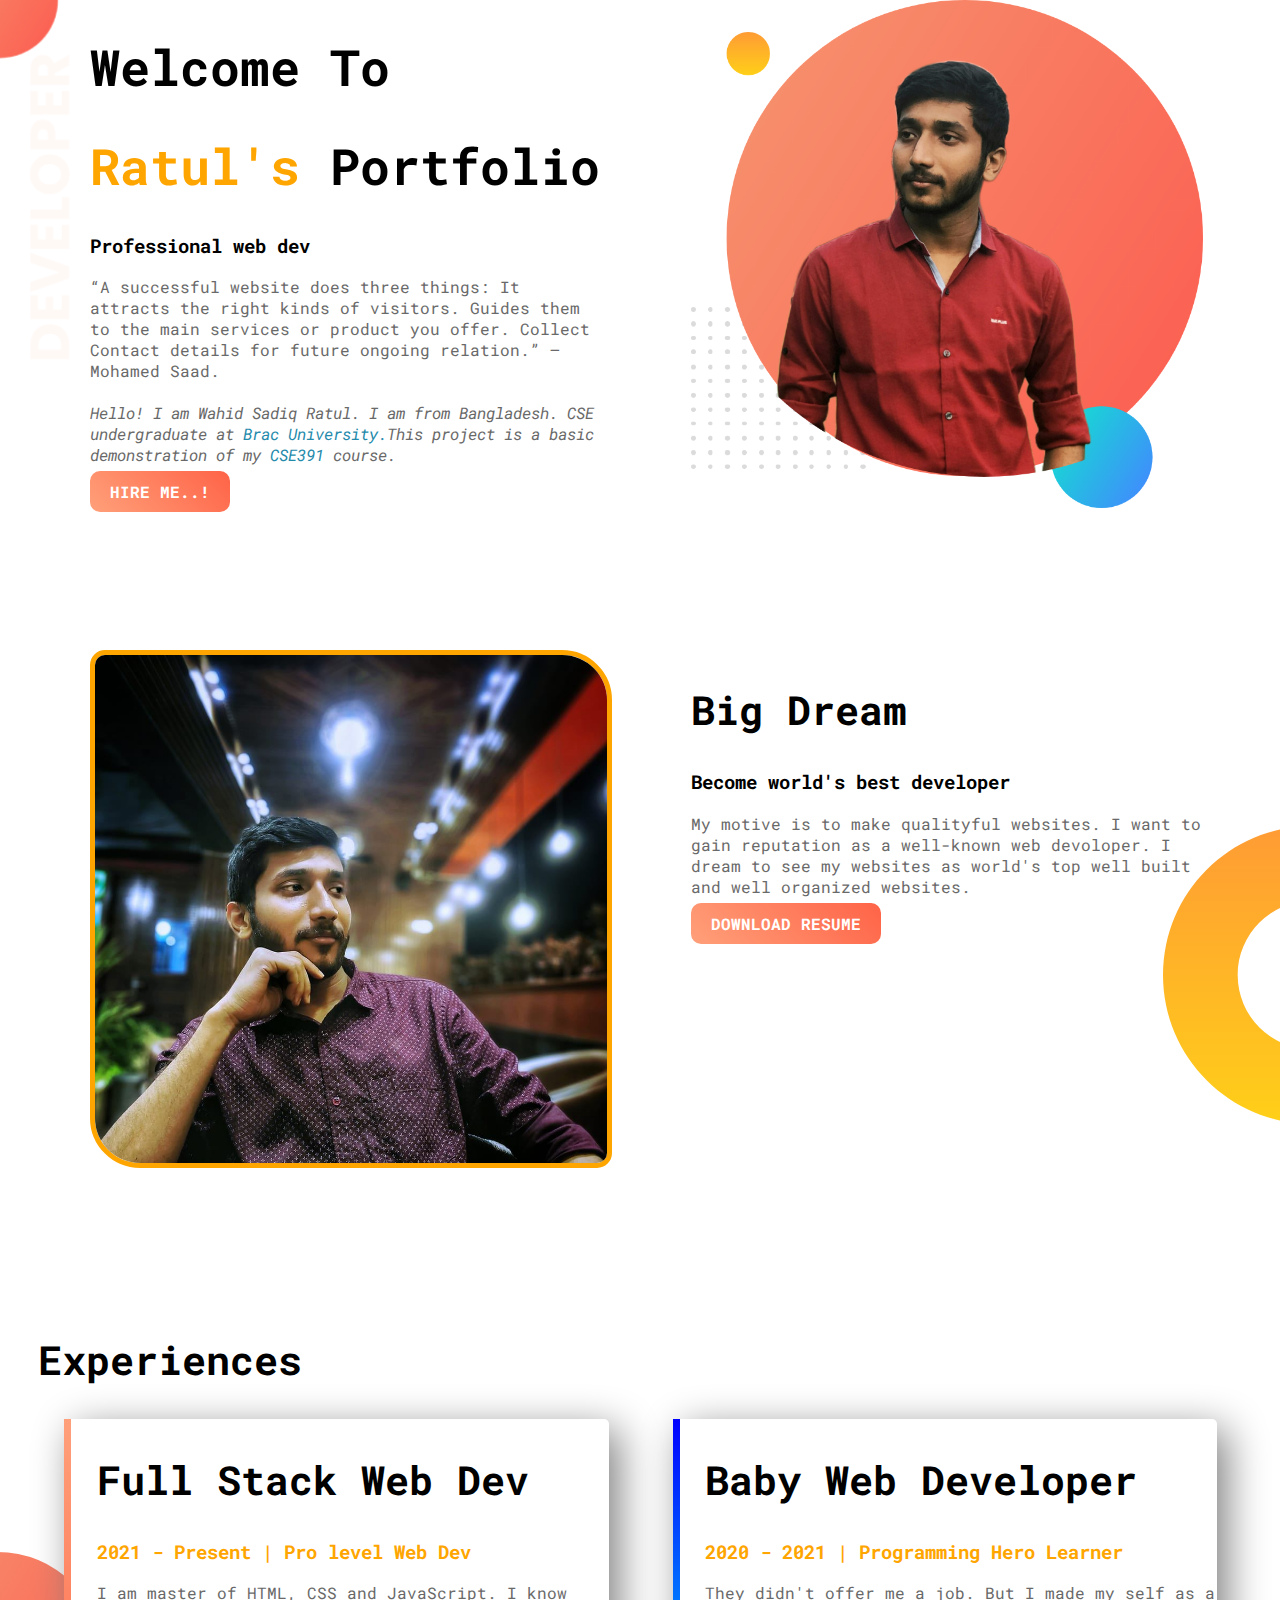
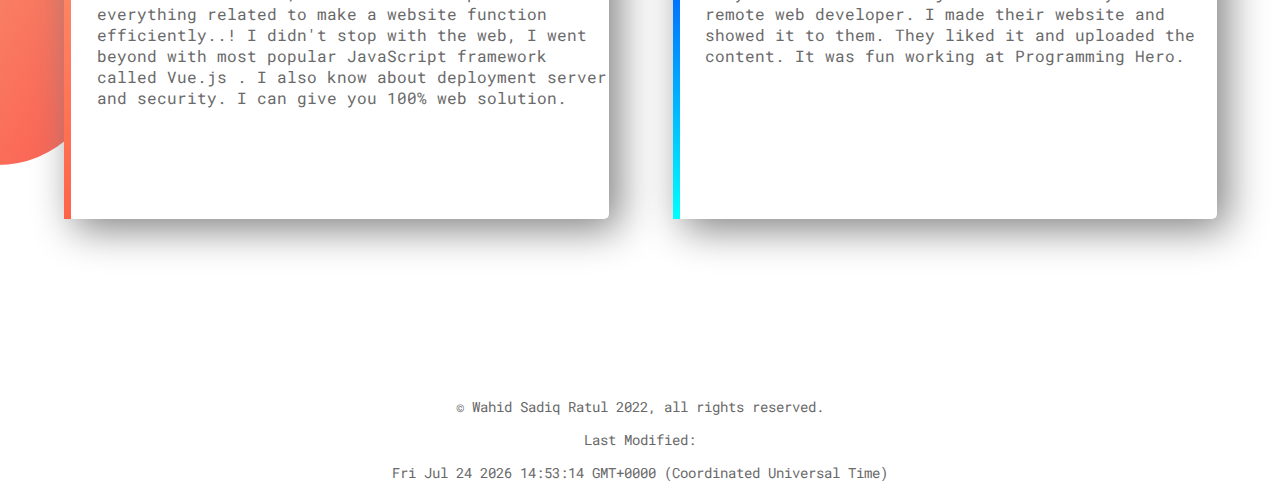
==== index.html @ ade46555 "update" ====
<!DOCTYPE html>
<html lang="en">

<head>
    <meta charset="UTF-8">
    <meta http-equiv="X-UA-Compatible" content="IE=edge">
    <meta name="viewport" content="width=device-width, initial-scale=1.0">
    <link rel="preconnect" href="https://fonts.gstatic.com">
    <link href="https://fonts.googleapis.com/css2?family=Roboto+Mono:ital@0;1&display=swap" rel="stylesheet">
    <link rel="stylesheet" href="style.css">
    <title>Ratul's Portfolio</title>
</head>

<body>
    <section class="top-banner">
        <div class="half-width">
            <h1>Welcome To</h1>
            <h1><span class="orange-highlight">Ratul's</span> Portfolio</h1>
            <h3>Professional web dev</h3>
            <p>“A successful website does three things:
                It attracts the right kinds of visitors.
                Guides them to the main services or product you offer.
                Collect Contact details for future ongoing relation.”
                ― Mohamed Saad. <br><br>
                <i>Hello! I am Wahid Sadiq Ratul. I am from Bangladesh. CSE undergraduate at <a
                        href="https://www.bracu.ac.bd/" style="text-decoration: none; color: rgb(36, 138, 171);"
                        target="_blank">Brac
                        University.</a>This project is a basic demonstration of my <a
                        href="https://piazza.com/class/l3q59z417auaz"
                        style="text-decoration: none; color: rgb(36, 138, 171);" target="_blank">CSE391</a> course.
                </i>
            </p>
            <a class="link-button" target="_blank" href="https://www.linkedin.com/in/wahid-sadiq-ratul-9ab453152/">HIRE
                ME..!</a>
        </div>
        <div class="half-width">
            <img src="images/my-pic2.png" alt="Ratul picture">
        </div>
    </section>

    <section class="dream-area">
        <div class="half-width">
            <img src="images/my_pic1.jpg" style="border: 5px solid orange;  border-radius: 15px 50px;"
                alt="Ratul picture">
        </div>
        <div class="half-width">
            <h2>Big Dream</h2>
            <h3>Become world's best developer</h3>
            <p>My motive is to make qualityful websites. I want to gain reputation as a well-known web devoloper. I
                dream to
                see my websites as world's top well built and well organized websites.</p>
            <a class="link-button" target="_blank" href="https://github.com/Ratul-netizen">DOWNLOAD RESUME</a>
        </div>
    </section>

    <section class="experience-area">
        <h2 id="experience-shift">Experiences</h2>
        <div id="full-stack" class="half-width single-experience">
            <h2>Full Stack Web Dev</h2>
            <h3 class="orange-highlight">2021 - Present | Pro level Web Dev</h3>
            <p>I am master of HTML, CSS and JavaScript. I know everything related to make a website function
                efficiently..!
                I didn't stop with the web, I went beyond with most popular JavaScript framework called Vue.js . I also
                know
                about deployment server and security. I can give you 100% web solution.</p>
        </div>
        <div id="baby-web" class="half-width single-experience">
            <h2>Baby Web Developer</h2>
            <h3 class="orange-highlight">2020 - 2021 | Programming Hero Learner</h3>
            <p>They didn't offer me a job. But I made my self as a remote web developer. I made their website and showed
                it
                to them. They liked it and uploaded the content. It was fun working at Programming Hero.</p>
        </div>
    </section>

    <footer>
        <p>© Wahid Sadiq Ratul 2022, all rights reserved.</p>
        <p>Last Modified:</p>
        <p id="tracker"></p>
        <script>
            const date = new Date(document.lastModified);
            document.getElementById("tracker").innerHTML = date;
        </script>
    </footer>
</body>

</html>
---- style.css ----
body {
        margin: 0;
        font-family: 'Roboto Mono', monospace;
    }

    h1 {
        font-size: 50px;
    }

    h2 {
        font-size: 40px;
    }

    p {
        color: dimgray;
    }

    .orange-highlight {
        color: orange;
    }

    .half-width {
        width: 40%;
        float: left;
        margin-left: 5%;
        padding-left: 2%;
    }

    .half-width img {
        width: 100%;
    }

    .top-banner {
        background-image: url("images/top-banner.png");
        background-repeat: no-repeat;
    }

    section {
        height: 500px;
        padding-bottom: 150px;
    }

    .link-button {
        text-decoration: none;
        background-image: linear-gradient(45deg, lightsalmon, tomato);
        padding: 10px 20px;
        border-radius: 10px;
        color: white;
        font-weight: bold;
    }

    .dream-area {
        background-image: url("images/dream-bg.png");
        background-repeat: no-repeat;
        background-position: right;
    }

    .single-experience {
        box-shadow: 10px 10px 40px gray;
        border-radius: 5px;
        height: 80%;
        background-color: white;
    }

    .experience-area {
        background-image: url("images/exp-bg.png");
        background-repeat: no-repeat;
        background-position: left;
    }

    #full-stack {
        border-left: 7px solid;
        border-image: linear-gradient(180deg, lightsalmon, tomato);
        border-image-slice: 1;
    }

    #experience-shift {
        padding-left: 3%;
    }

    #baby-web {
        border-left: 7px solid;
        border-image: linear-gradient(180deg, blue, cyan);
        border-image-slice: 1;
    }

    footer p {
        text-align: center;
        font-size: 14px;
    }
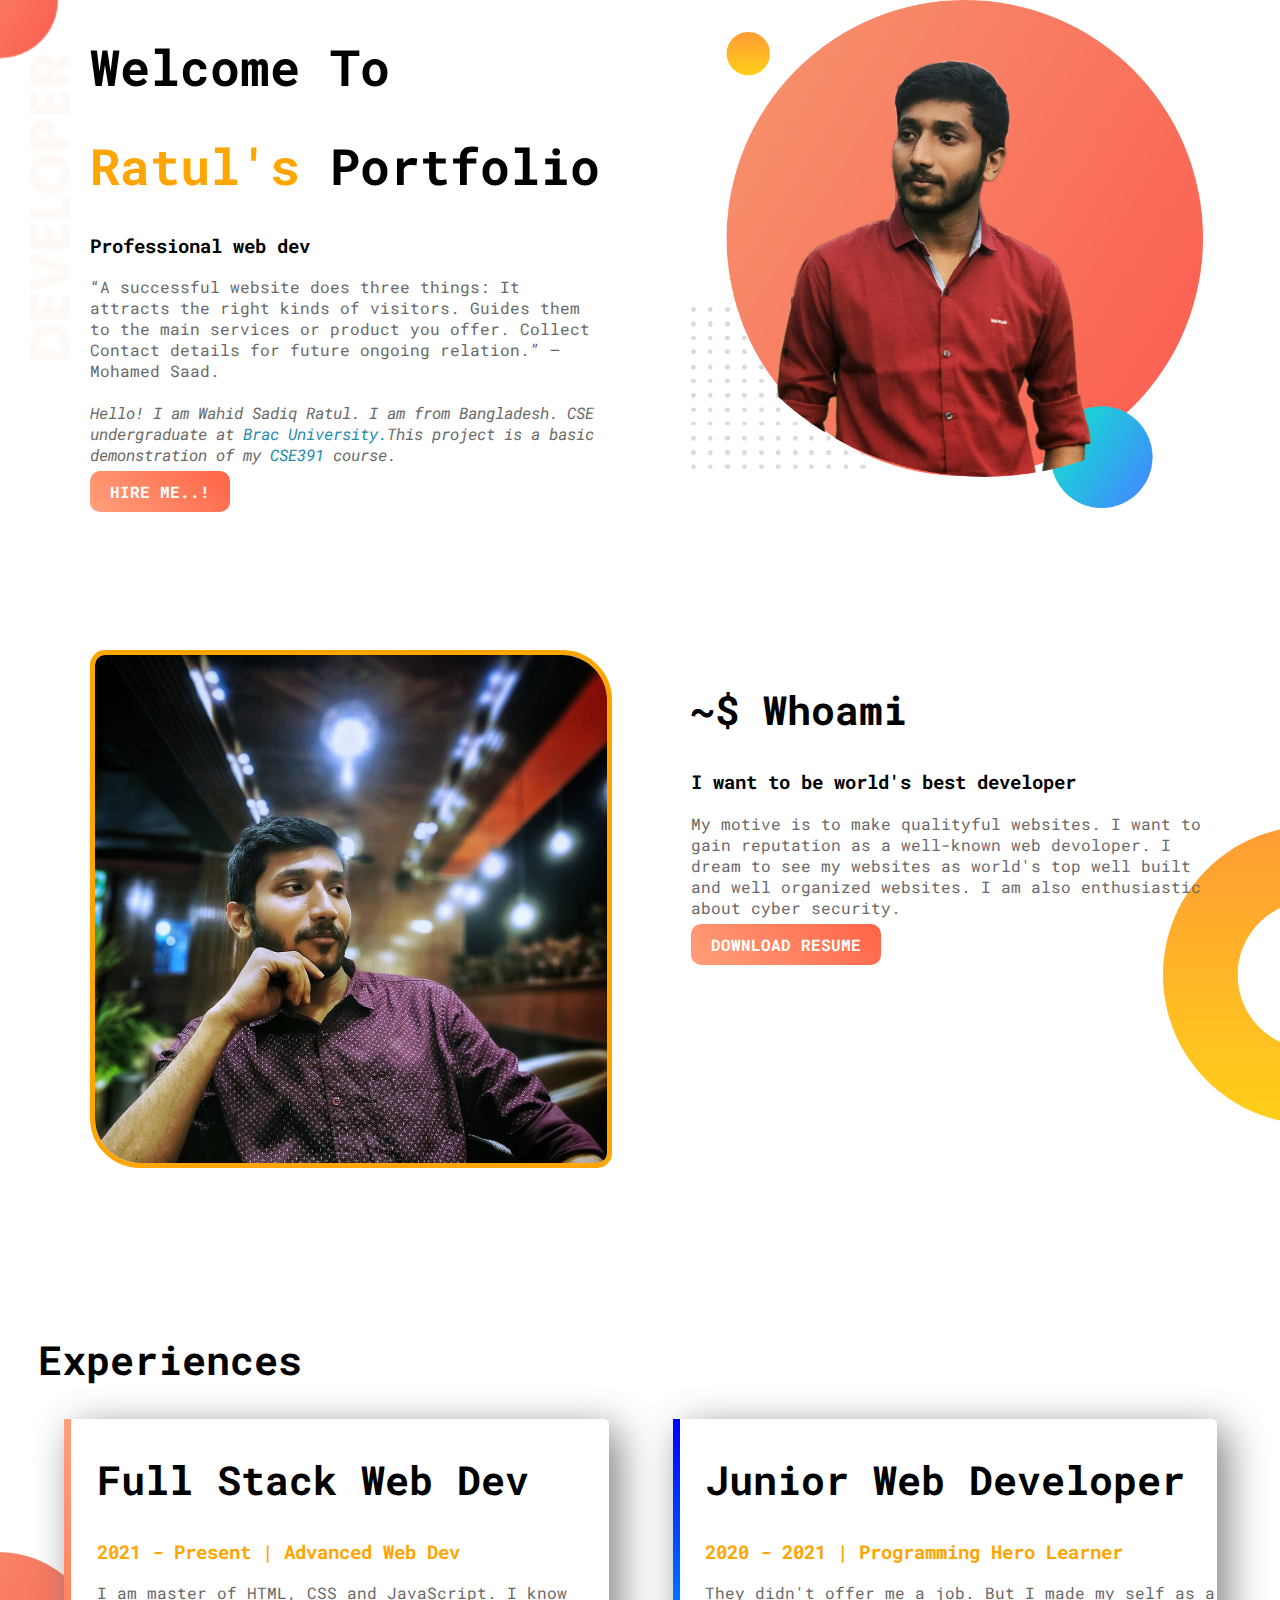
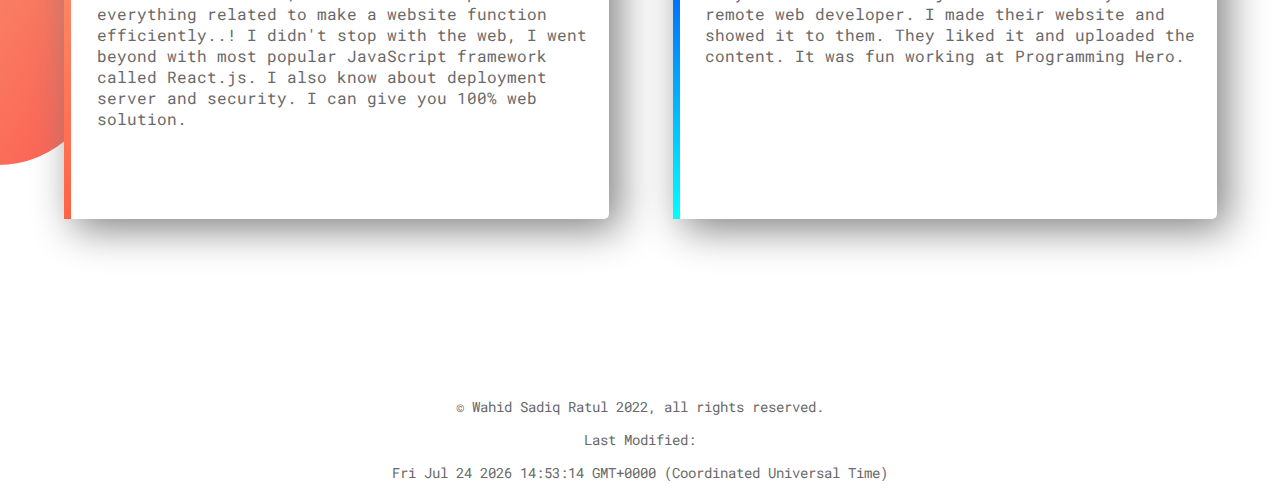
==== commit 64035d72: "New features added" ====
--- a/index.html
+++ b/index.html
@@ -24,13 +24,14 @@
                 ― Mohamed Saad. <br><br>
                 <i>Hello! I am Wahid Sadiq Ratul. I am from Bangladesh. CSE undergraduate at <a
                         href="https://www.bracu.ac.bd/" style="text-decoration: none; color: rgb(36, 138, 171);"
-                        target="_blank">Brac
+                        class="link" target="_blank">Brac
                         University.</a>This project is a basic demonstration of my <a
                         href="https://piazza.com/class/l3q59z417auaz"
-                        style="text-decoration: none; color: rgb(36, 138, 171);" target="_blank">CSE391</a> course.
+                        style="text-decoration: none; color: rgb(36, 138, 171);" class="link" target="_blank">CSE391</a>
+                    course.
                 </i>
             </p>
-            <a class="link-button" target="_blank" href="https://www.linkedin.com/in/wahid-sadiq-ratul-9ab453152/">HIRE
+            <a class="link-button" target="_blank" href="https://github.com/Ratul-netizen">HIRE
                 ME..!</a>
         </div>
         <div class="half-width">
@@ -38,18 +39,21 @@
         </div>
     </section>
 
-    <section class="dream-area">
+    <section class="about-area">
         <div class="half-width">
             <img src="images/my_pic1.jpg" style="border: 5px solid orange;  border-radius: 15px 50px;"
                 alt="Ratul picture">
         </div>
         <div class="half-width">
-            <h2>Big Dream</h2>
-            <h3>Become world's best developer</h3>
-            <p>My motive is to make qualityful websites. I want to gain reputation as a well-known web devoloper. I
+            <h2> ~$ Whoami</h2>
+            <h3>I want to be world's best developer</h3>
+            <p> My motive is to make qualityful websites. I want to gain reputation as a well-known web devoloper. I
                 dream to
-                see my websites as world's top well built and well organized websites.</p>
-            <a class="link-button" target="_blank" href="https://github.com/Ratul-netizen">DOWNLOAD RESUME</a>
+                see my websites as world's top well built and well organized websites. I am also enthusiastic about
+                cyber security.
+            </p>
+            <a class="link-button" target="_blank"
+                href="https://www.linkedin.com/in/wahid-sadiq-ratul-9ab453152/">DOWNLOAD RESUME</a>
         </div>
     </section>
 
@@ -57,17 +61,19 @@
         <h2 id="experience-shift">Experiences</h2>
         <div id="full-stack" class="half-width single-experience">
             <h2>Full Stack Web Dev</h2>
-            <h3 class="orange-highlight">2021 - Present | Pro level Web Dev</h3>
-            <p>I am master of HTML, CSS and JavaScript. I know everything related to make a website function
+            <h3 class="orange-highlight">2021 - Present | Advanced Web Dev</h3>
+            <p> I am master of HTML, CSS and JavaScript. I know everything related to make a website function
                 efficiently..!
-                I didn't stop with the web, I went beyond with most popular JavaScript framework called Vue.js . I also
+                I didn't stop with the web, I went beyond with most popular JavaScript framework called React.js. I
+                also
                 know
                 about deployment server and security. I can give you 100% web solution.</p>
         </div>
-        <div id="baby-web" class="half-width single-experience">
-            <h2>Baby Web Developer</h2>
+        <div id="junior-web" class="half-width single-experience">
+            <h2>Junior Web Developer</h2>
             <h3 class="orange-highlight">2020 - 2021 | Programming Hero Learner</h3>
-            <p>They didn't offer me a job. But I made my self as a remote web developer. I made their website and showed
+            <p> They didn't offer me a job. But I made my self as a remote web developer. I made their website and
+                showed
                 it
                 to them. They liked it and uploaded the content. It was fun working at Programming Hero.</p>
         </div>
--- a/style.css
+++ b/style.css
@@ -13,6 +13,10 @@
 
     p {
         color: dimgray;
+    }
+
+    .link:hover {
+        background-color: rgb(171, 219, 171);
     }
 
     .orange-highlight {
@@ -49,7 +53,7 @@
         font-weight: bold;
     }
 
-    .dream-area {
+    .about-area {
         background-image: url("images/dream-bg.png");
         background-repeat: no-repeat;
         background-position: right;
@@ -78,7 +82,7 @@
         padding-left: 3%;
     }
 
-    #baby-web {
+    #junior-web {
         border-left: 7px solid;
         border-image: linear-gradient(180deg, blue, cyan);
         border-image-slice: 1;
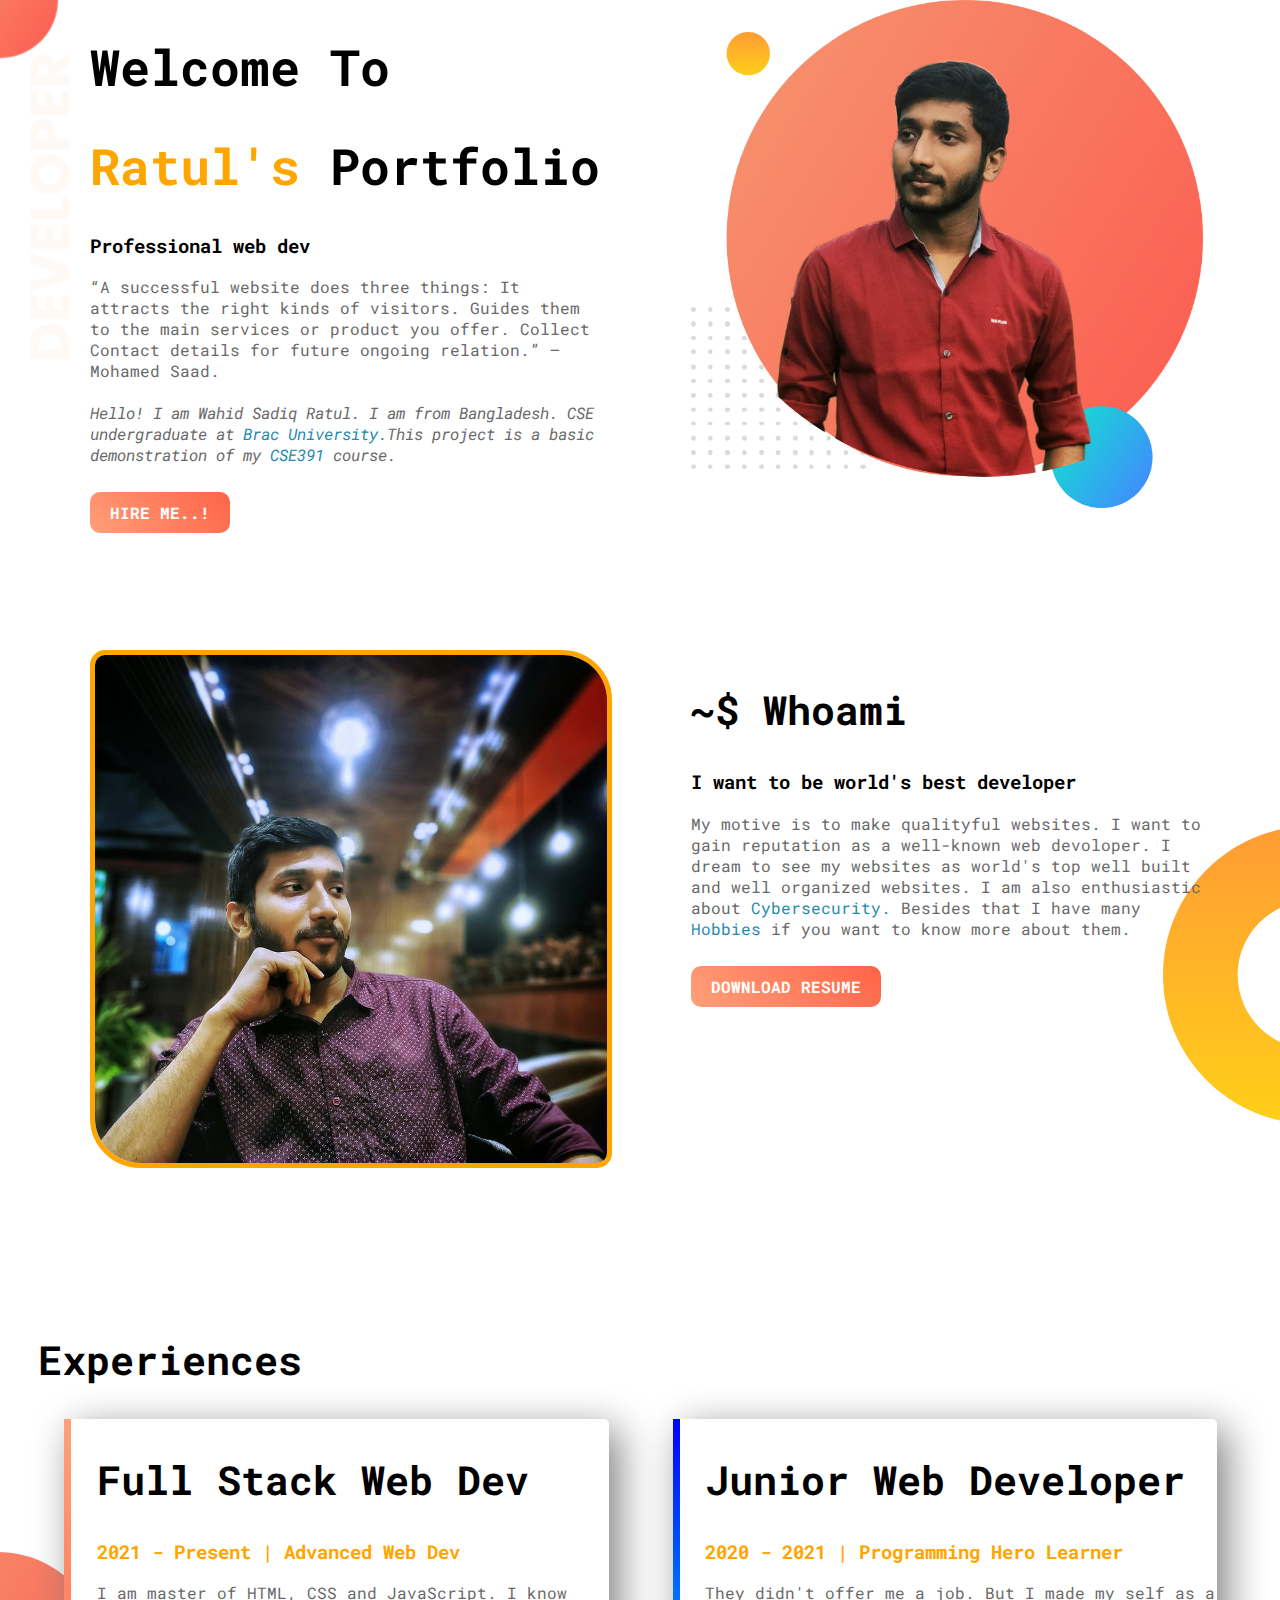
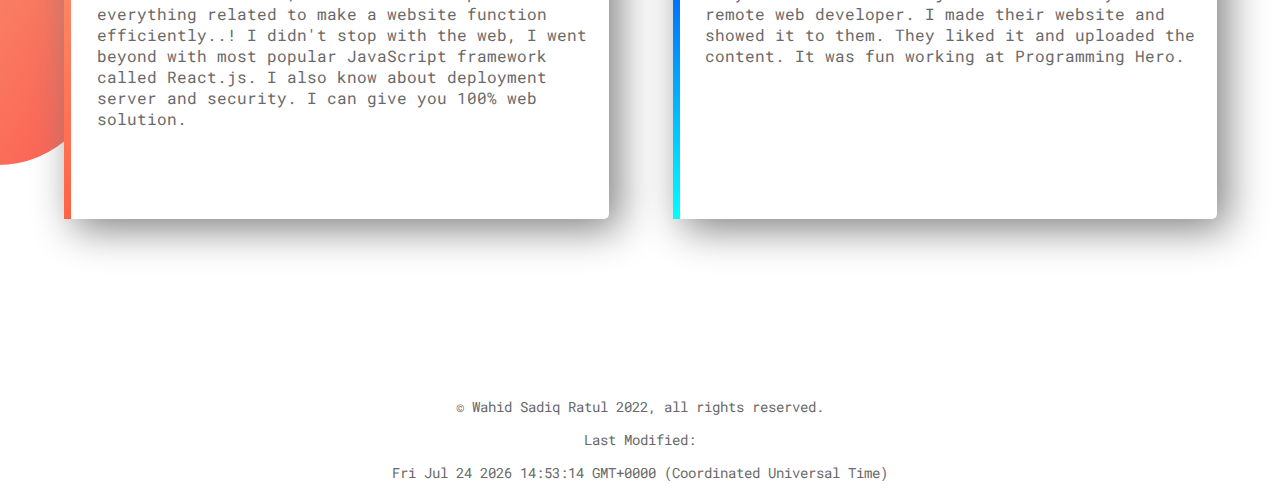
==== commit 72059889: "HHobbies added" ====
--- a/index.html
+++ b/index.html
@@ -31,6 +31,7 @@
                     course.
                 </i>
             </p>
+            <br>
             <a class="link-button" target="_blank" href="https://github.com/Ratul-netizen">HIRE
                 ME..!</a>
         </div>
@@ -50,8 +51,13 @@
             <p> My motive is to make qualityful websites. I want to gain reputation as a well-known web devoloper. I
                 dream to
                 see my websites as world's top well built and well organized websites. I am also enthusiastic about
-                cyber security.
+                <a href="https://www.cisco.com/c/en/us/products/security/what-is-cybersecurity.html"
+                    style="text-decoration: none; color: rgb(36, 138, 171);" target="_blank"
+                    class="link">Cybersecurity.</a> Besides that I have many <a href="hobbies.html"
+                    style="text-decoration: none; color: rgb(36, 138, 171);" target="_blank" class="link">Hobbies</a> if you want to
+                know more about them.
             </p>
+            <br>
             <a class="link-button" target="_blank"
                 href="https://www.linkedin.com/in/wahid-sadiq-ratul-9ab453152/">DOWNLOAD RESUME</a>
         </div>
@@ -67,7 +73,8 @@
                 I didn't stop with the web, I went beyond with most popular JavaScript framework called React.js. I
                 also
                 know
-                about deployment server and security. I can give you 100% web solution.</p>
+                about deployment server and security. I can give you 100% web solution.
+            </p>
         </div>
         <div id="junior-web" class="half-width single-experience">
             <h2>Junior Web Developer</h2>
@@ -75,7 +82,8 @@
             <p> They didn't offer me a job. But I made my self as a remote web developer. I made their website and
                 showed
                 it
-                to them. They liked it and uploaded the content. It was fun working at Programming Hero.</p>
+                to them. They liked it and uploaded the content. It was fun working at Programming Hero.
+            </p>
         </div>
     </section>
 
--- a/style.css
+++ b/style.css
@@ -28,6 +28,13 @@
         float: left;
         margin-left: 5%;
         padding-left: 2%;
+    }
+
+    .full-width {
+        width: 50%;
+        text-align: center;
+        margin-left: 20%;
+        padding-left: 5%;
     }
 
     .half-width img {
@@ -88,6 +95,18 @@
         border-image-slice: 1;
     }
 
+    table {
+        border-collapse: collapse;
+        width: 100%;
+    }
+
+    td,
+    th {
+        border: 1px solid #dddddd;
+        text-align: left;
+        padding: 8px;
+    }
+
     footer p {
         text-align: center;
         font-size: 14px;
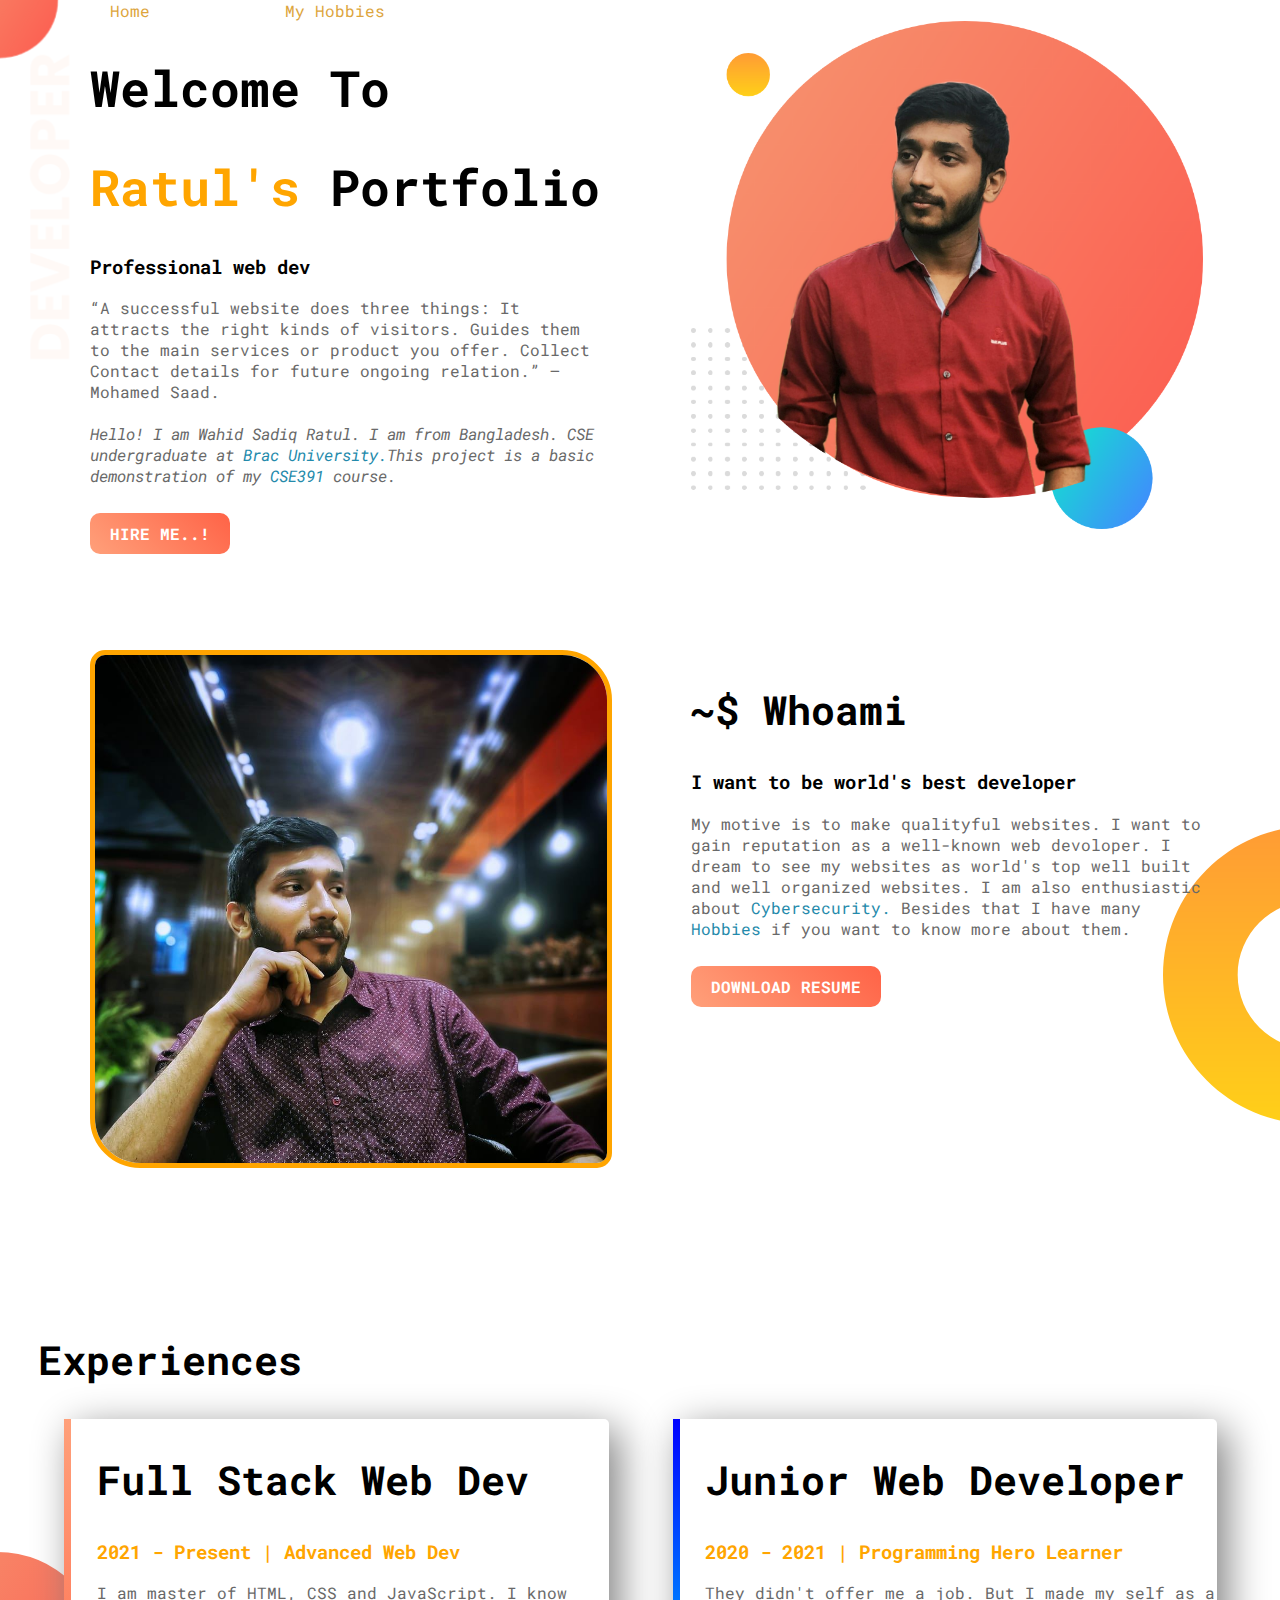
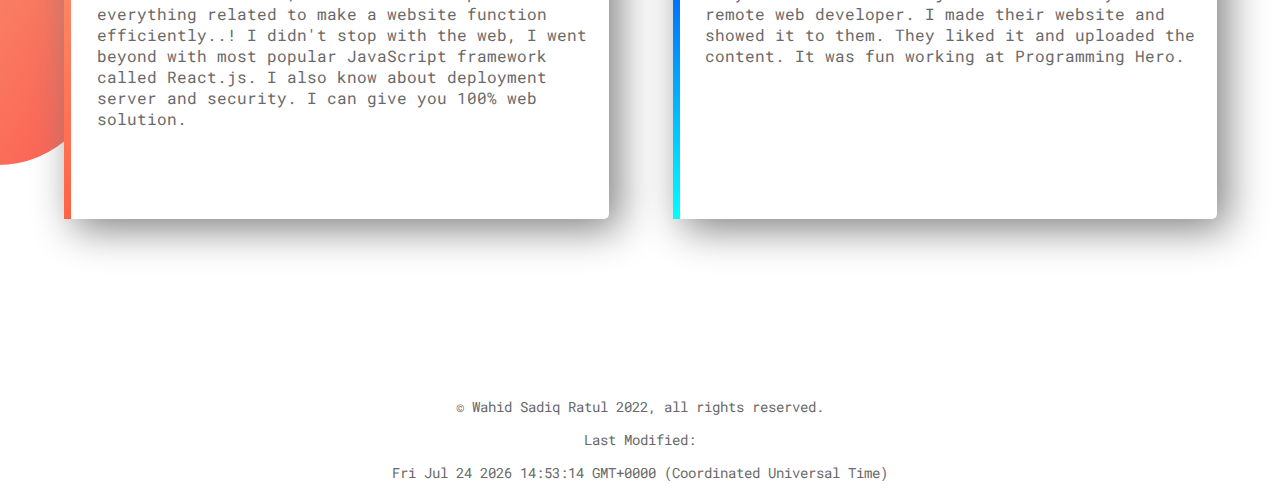
==== commit 6dad5d5f: "Major Update" ====
--- a/index.html
+++ b/index.html
@@ -13,6 +13,12 @@
 
 <body>
     <section class="top-banner">
+        <div className='Header'>
+            <nav>
+                <a href="index.html">Home</a>
+                <a href="hobbies.html">My Hobbies</a>
+            </nav>
+        </div>
         <div class="half-width">
             <h1>Welcome To</h1>
             <h1><span class="orange-highlight">Ratul's</span> Portfolio</h1>
@@ -54,7 +60,8 @@
                 <a href="https://www.cisco.com/c/en/us/products/security/what-is-cybersecurity.html"
                     style="text-decoration: none; color: rgb(36, 138, 171);" target="_blank"
                     class="link">Cybersecurity.</a> Besides that I have many <a href="hobbies.html"
-                    style="text-decoration: none; color: rgb(36, 138, 171);" target="_blank" class="link">Hobbies</a> if you want to
+                    style="text-decoration: none; color: rgb(36, 138, 171);" target="_blank" class="link">Hobbies</a> if
+                you want to
                 know more about them.
             </p>
             <br>
--- a/style.css
+++ b/style.css
@@ -1,6 +1,27 @@
     body {
         margin: 0;
         font-family: 'Roboto Mono', monospace;
+    }
+
+    .Header {
+        text-align: center;
+    }
+
+    .Header nav {
+        background-color: whitesmoke;
+        line-height: 40px;
+        font-size: 30px;
+    }
+
+    nav a {
+        text-decoration: none;
+        color: rgb(221, 165, 61);
+        margin-left: 95px;
+        padding: 15px;
+    }
+
+    nav a:hover {
+        background-color: rgb(233, 221, 221);
     }
 
     h1 {
@@ -102,9 +123,13 @@
 
     td,
     th {
-        border: 1px solid #dddddd;
+        border: 2px solid #42babc;
         text-align: left;
         padding: 8px;
+    }
+
+    tr:nth-child(even) {
+        background-color: #bcdce6;
     }
 
     footer p {
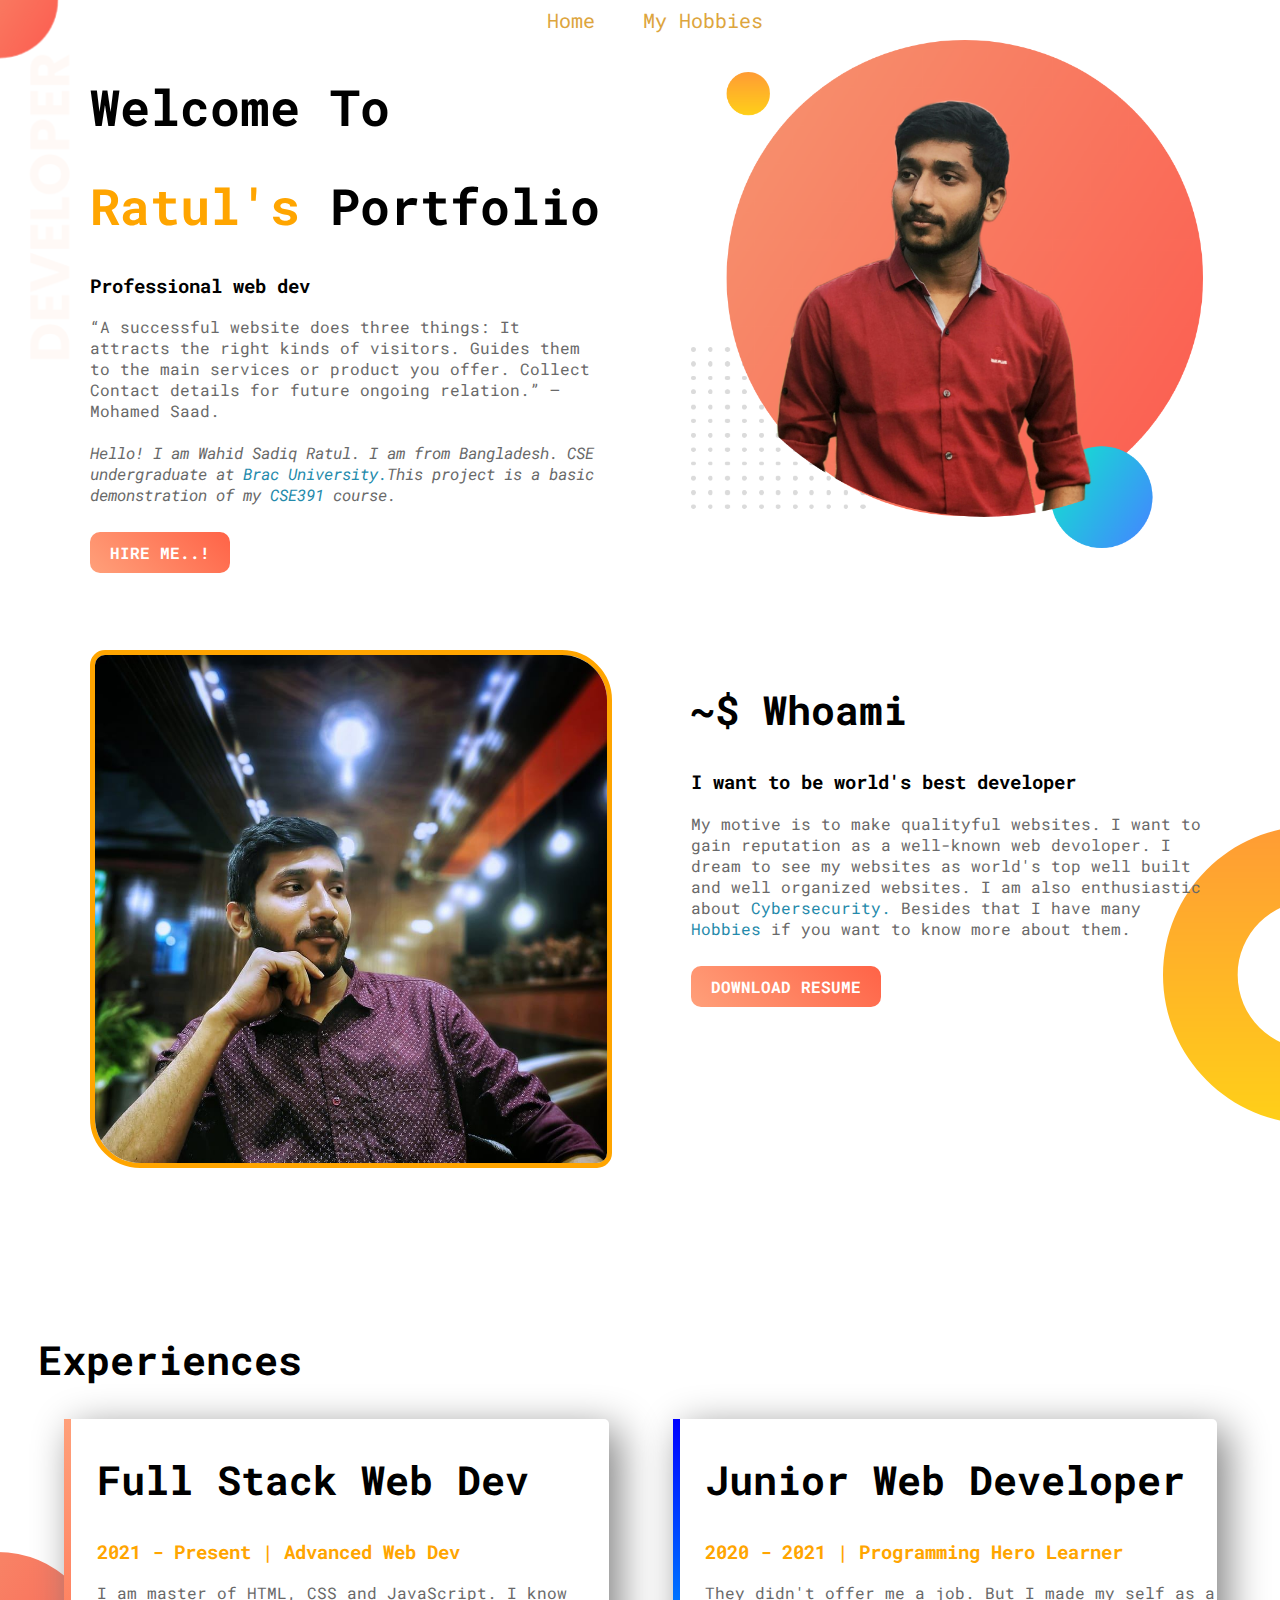
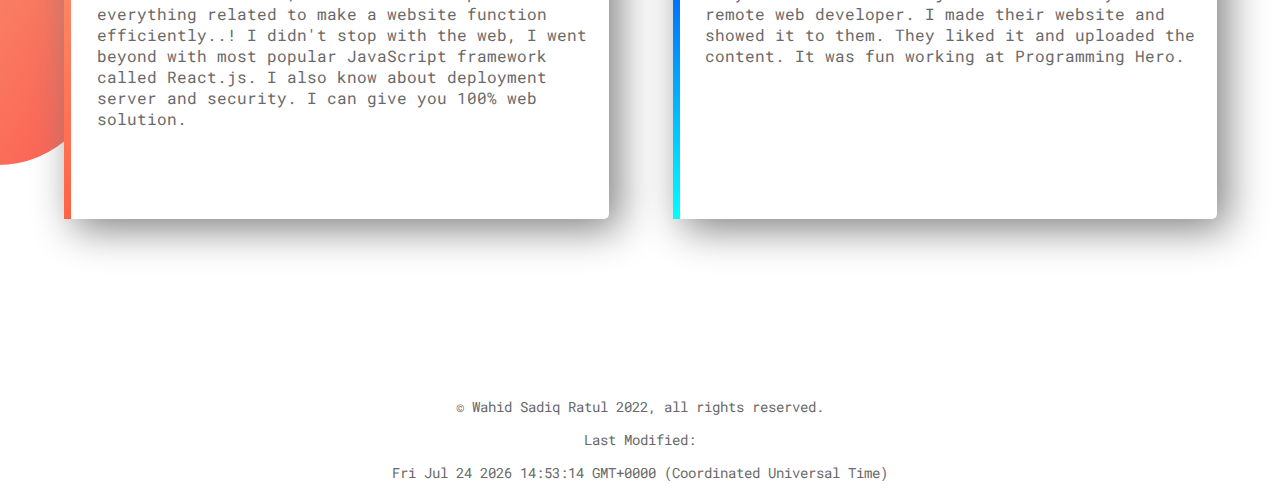
==== commit 94b1d18e: "Final Update" ====
--- a/index.html
+++ b/index.html
@@ -13,7 +13,7 @@
 
 <body>
     <section class="top-banner">
-        <div className='Header'>
+        <div class='Header'>
             <nav>
                 <a href="index.html">Home</a>
                 <a href="hobbies.html">My Hobbies</a>
--- a/style.css
+++ b/style.css
@@ -8,16 +8,16 @@
     }
 
     .Header nav {
-        background-color: whitesmoke;
+        background-color: transparent;
         line-height: 40px;
-        font-size: 30px;
+        font-size: 20px;
     }
 
     nav a {
         text-decoration: none;
         color: rgb(221, 165, 61);
-        margin-left: 95px;
-        padding: 15px;
+        margin-left: 30px;
+        padding: 3px;
     }
 
     nav a:hover {
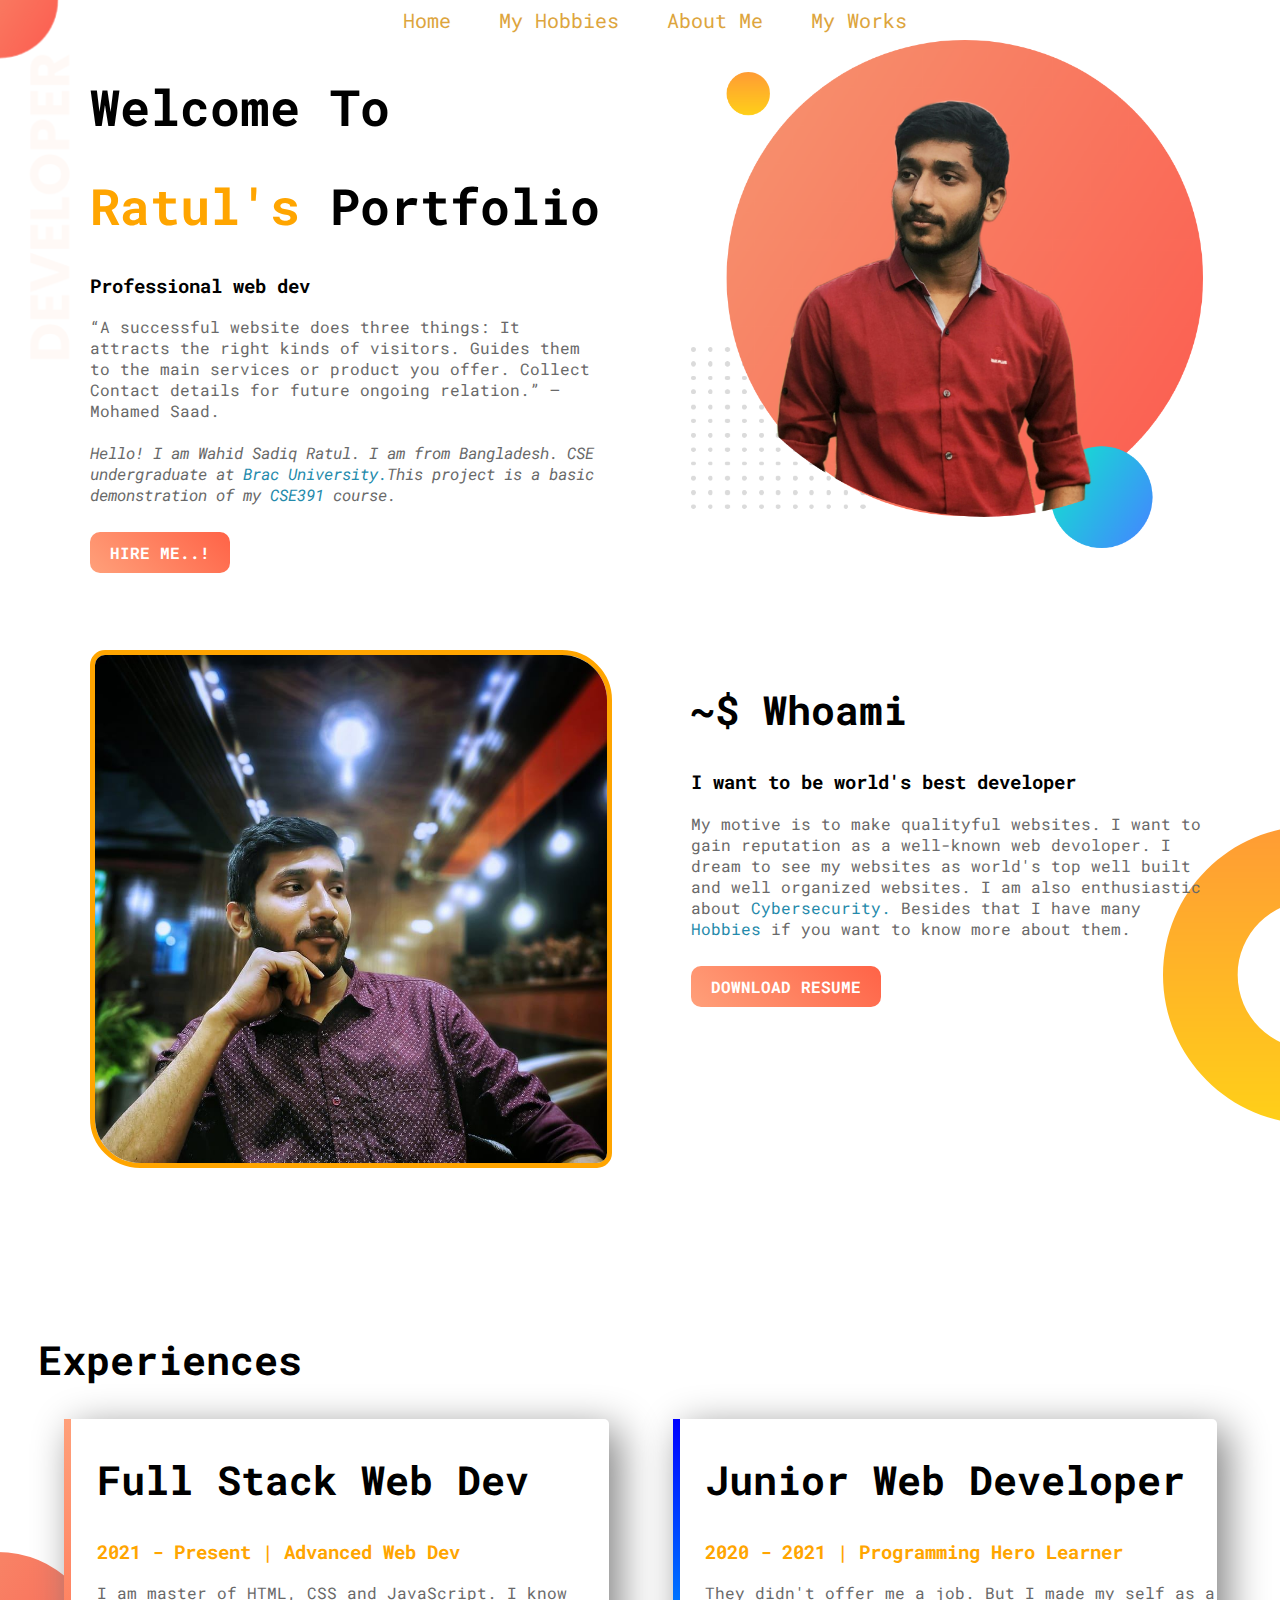
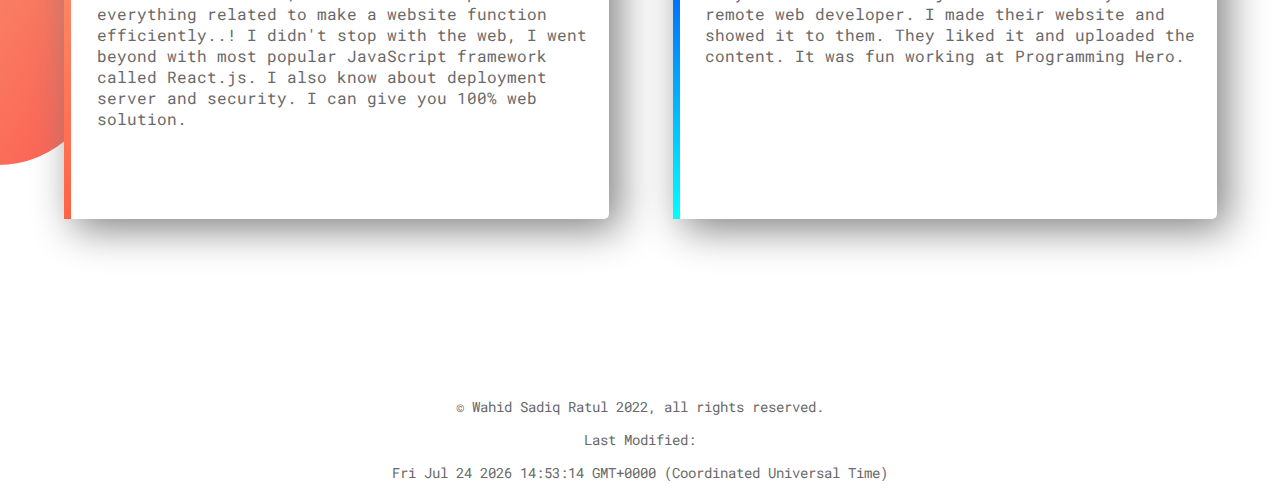
==== commit f96bf1a8: "Add files via upload" ====
--- a/index.html
+++ b/index.html
@@ -17,6 +17,8 @@
             <nav>
                 <a href="index.html">Home</a>
                 <a href="hobbies.html">My Hobbies</a>
+                <a href="#about-me">About Me</a>
+                <a href="#experience-shift">My Works</a>
             </nav>
         </div>
         <div class="half-width">
@@ -52,7 +54,7 @@
                 alt="Ratul picture">
         </div>
         <div class="half-width">
-            <h2> ~$ Whoami</h2>
+            <h2 id="about-me">~$ Whoami</h2>
             <h3>I want to be world's best developer</h3>
             <p> My motive is to make qualityful websites. I want to gain reputation as a well-known web devoloper. I
                 dream to
--- a/style.css
+++ b/style.css
@@ -53,7 +53,6 @@
 
     .full-width {
         width: 50%;
-        text-align: center;
         margin-left: 20%;
         padding-left: 5%;
     }
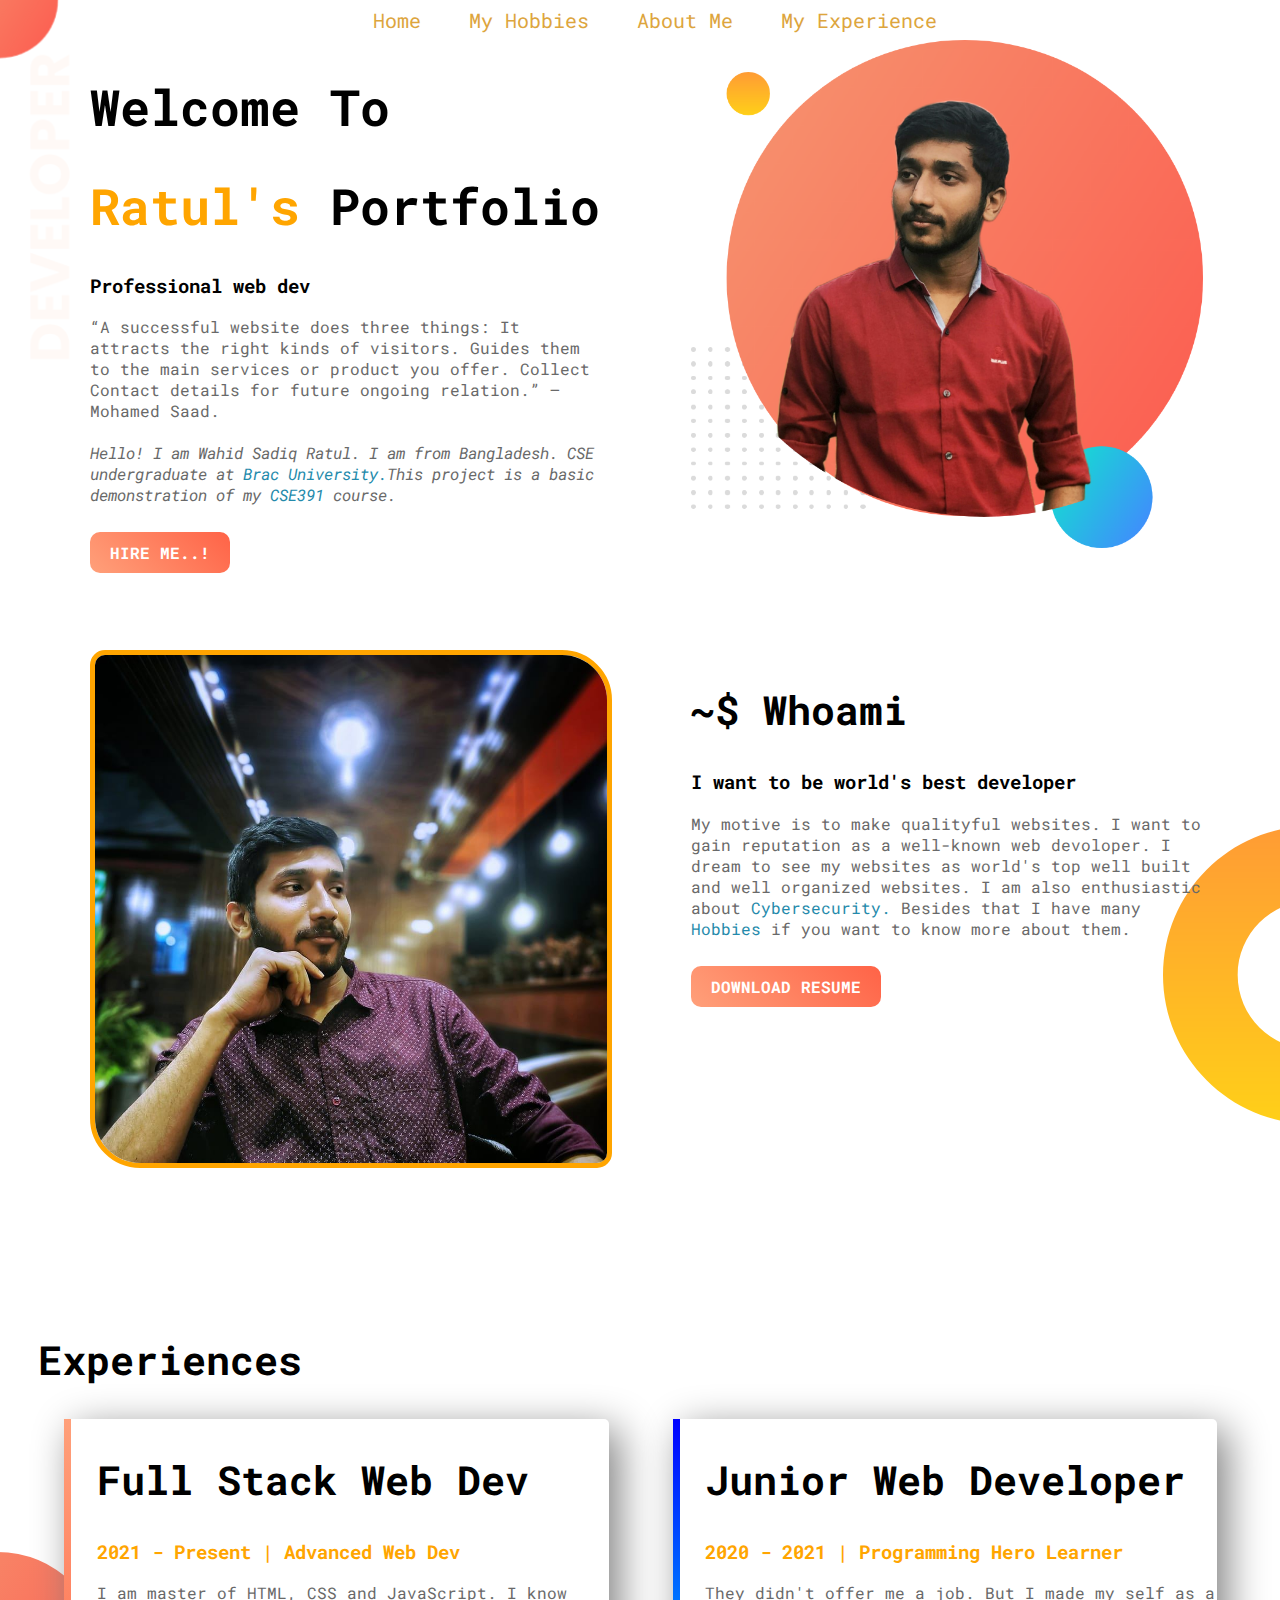
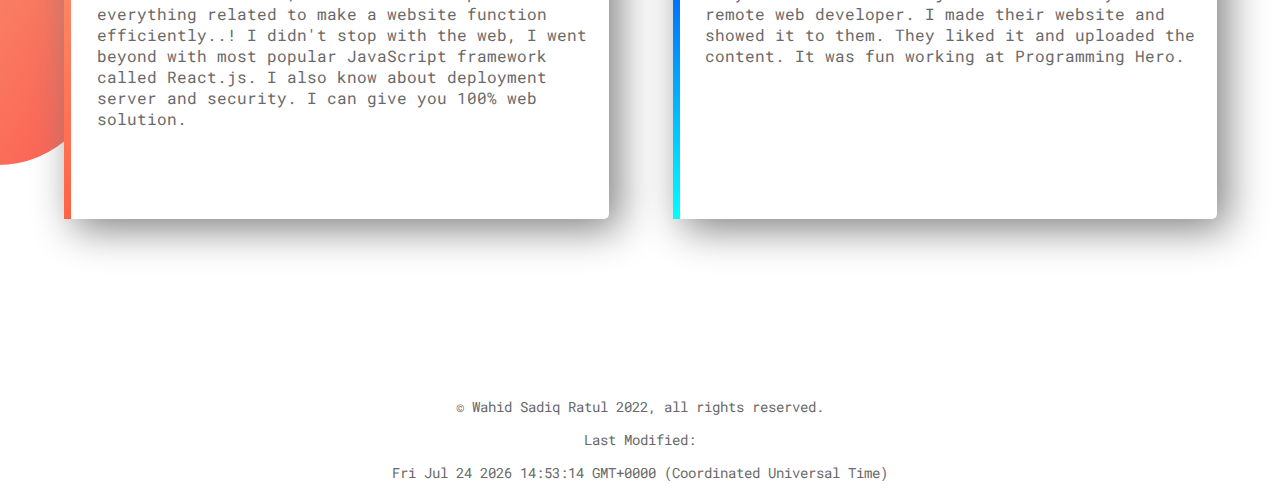
==== commit 13e1302a: "Add files via upload" ====
--- a/index.html
+++ b/index.html
@@ -18,7 +18,7 @@
                 <a href="index.html">Home</a>
                 <a href="hobbies.html">My Hobbies</a>
                 <a href="#about-me">About Me</a>
-                <a href="#experience-shift">My Works</a>
+                <a href="#experience-shift">My Experience</a>
             </nav>
         </div>
         <div class="half-width">
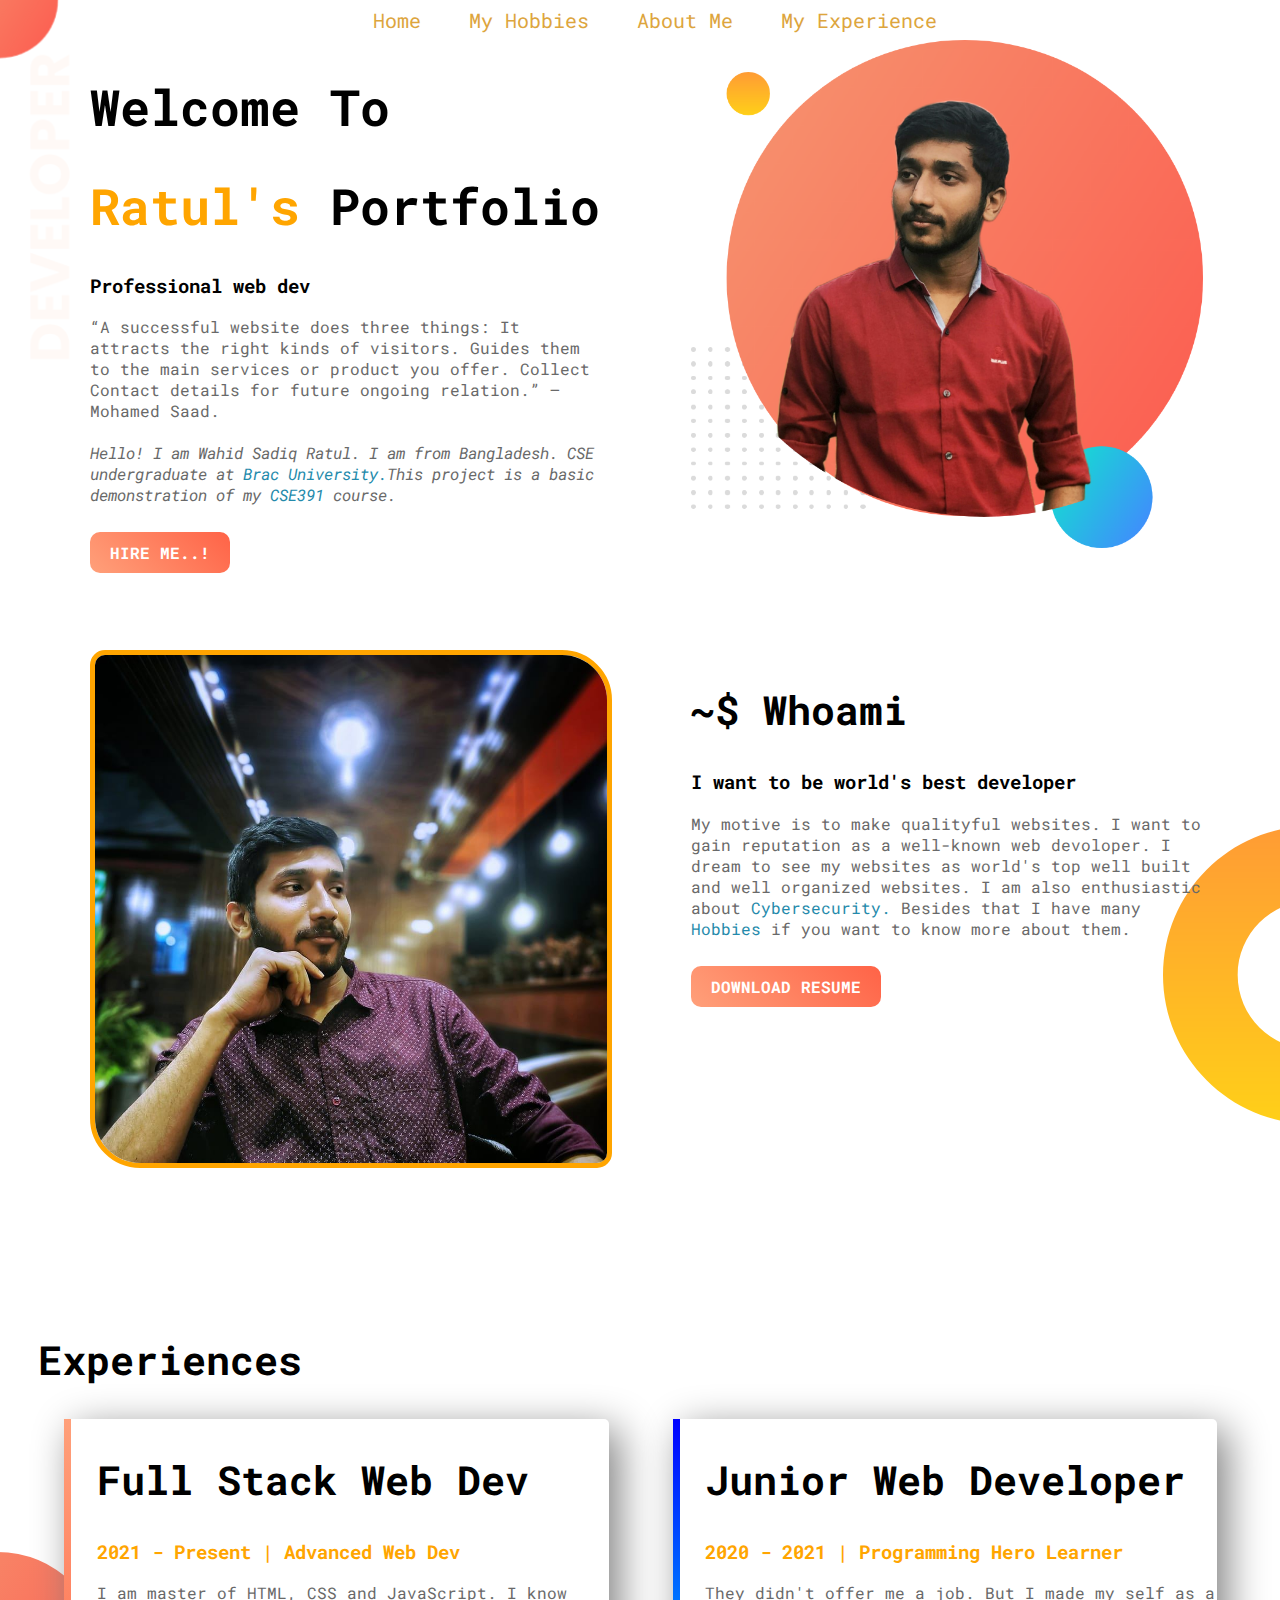
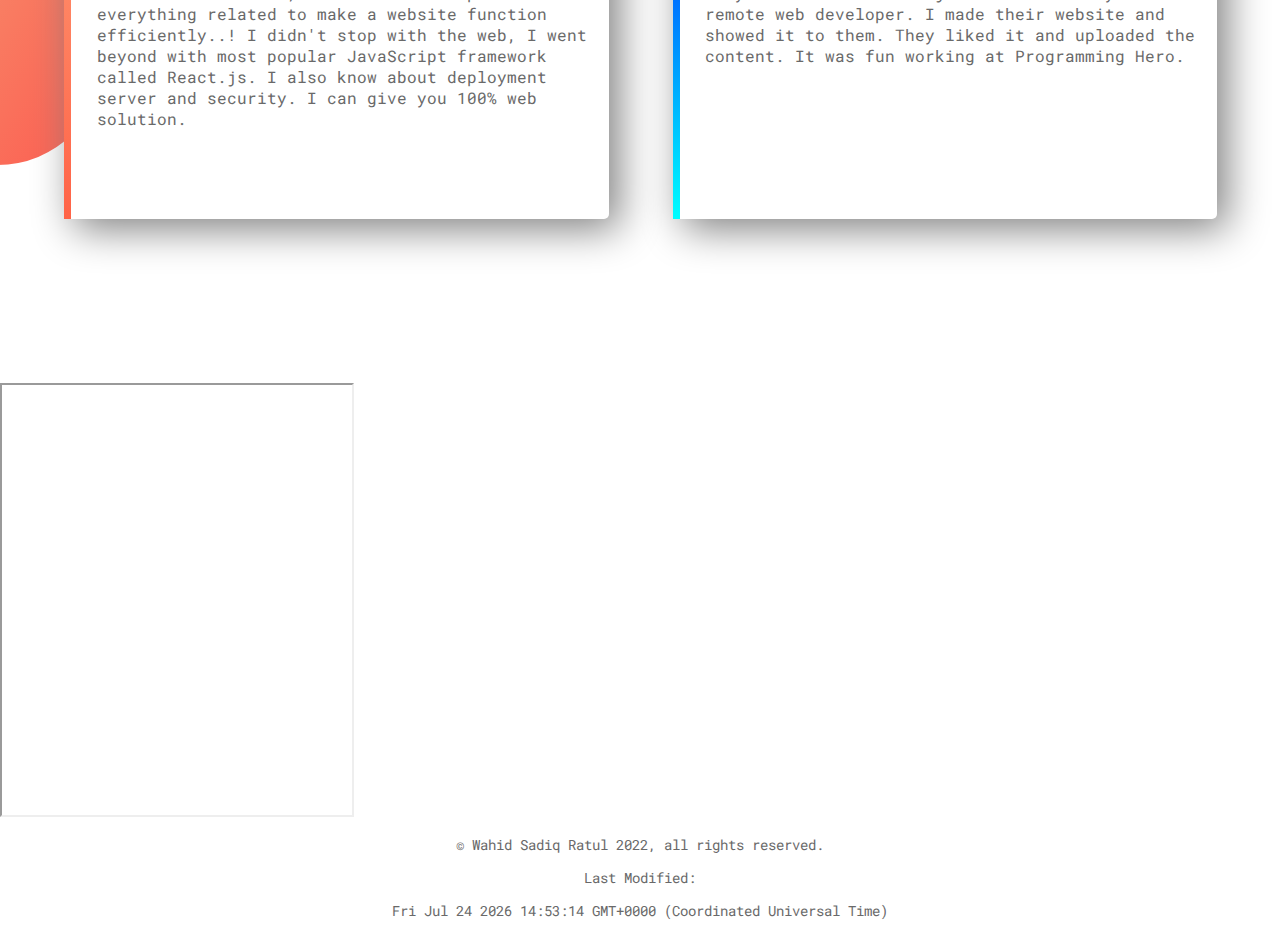
==== commit 78473258: "Update index.html" ====
--- a/index.html
+++ b/index.html
@@ -95,6 +95,8 @@
             </p>
         </div>
     </section>
+    
+    <iframe width="350" height="430" allow="microphone;" src="https://console.dialogflow.com/api-client/demo/embedded/156009ba-50fa-4231-9dd4-d01abf1c5179"></iframe>
 
     <footer>
         <p>© Wahid Sadiq Ratul 2022, all rights reserved.</p>
@@ -107,4 +109,4 @@
     </footer>
 </body>
 
-</html>+</html>
